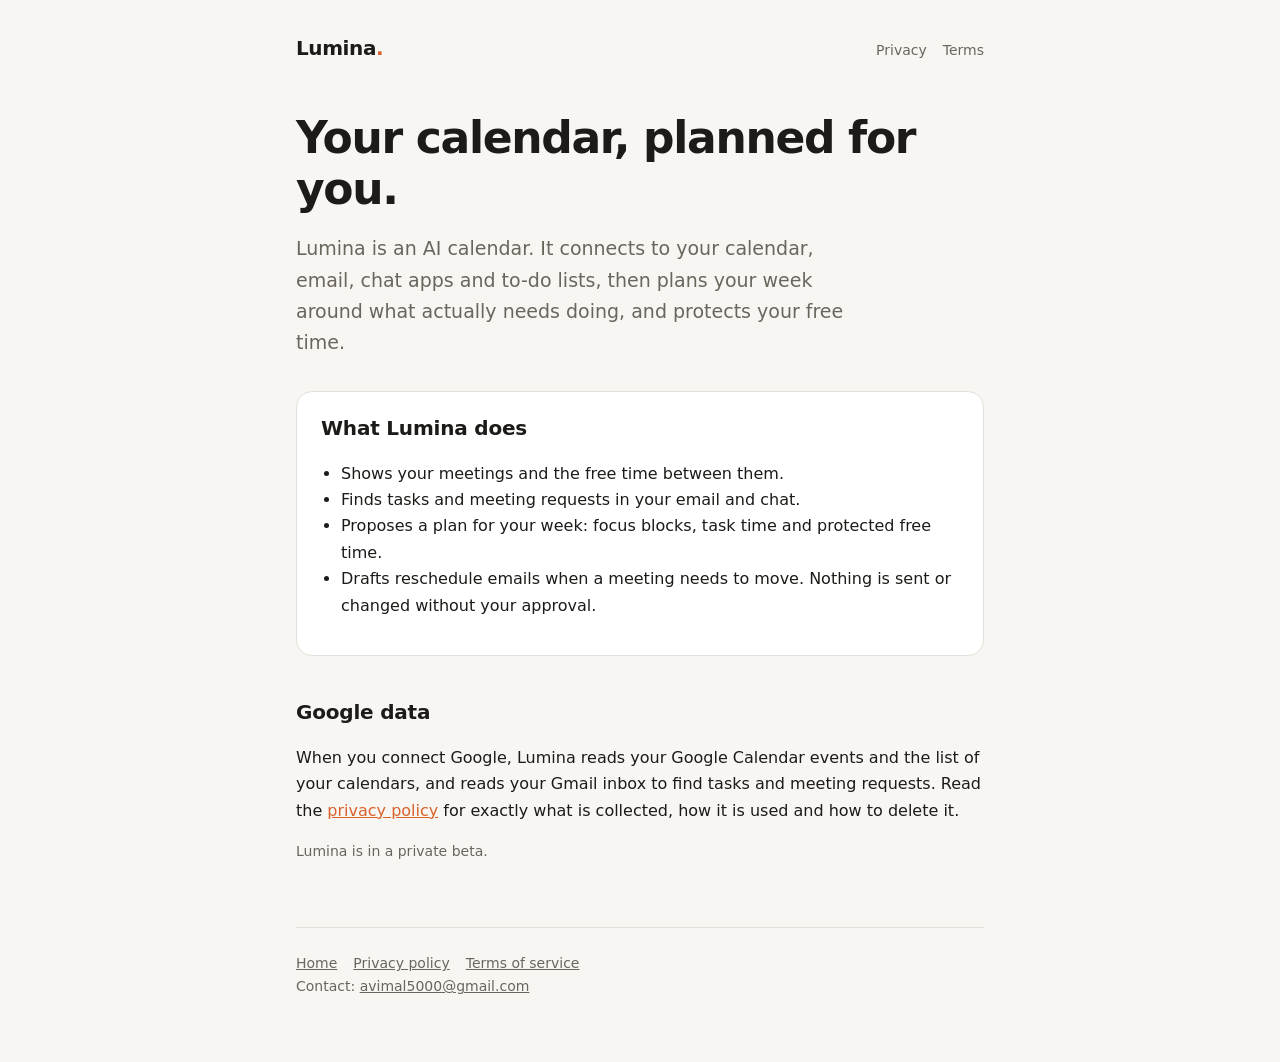
==== index.html @ fe6a308a "Lumina home page, privacy policy and terms Co-Authored-By: Claude Opus 5.5 <noreply@anthropic.com>" ====
<!doctype html>
<html lang="en">
<head>
<meta charset="utf-8">
<meta name="viewport" content="width=device-width, initial-scale=1">
<title>Lumina</title>
<meta name="description" content="Lumina is an AI calendar that plans your week around your meetings, tasks, email and chat.">
<link rel="stylesheet" href="style.css">
</head>
<body>
<div class="wrap">
<header><a class="logo" href="./">Lumina<span>.</span></a><nav><a href="privacy.html">Privacy</a><a href="terms.html">Terms</a></nav></header>
<main>
<h1>Your calendar, planned for you.</h1>
<p class="lead">Lumina is an AI calendar. It connects to your calendar, email, chat apps and to-do lists, then plans your week around what actually needs doing, and protects your free time.</p>

<div class="card">
<h2 style="margin-top:0">What Lumina does</h2>
<ul>
<li>Shows your meetings and the free time between them.</li>
<li>Finds tasks and meeting requests in your email and chat.</li>
<li>Proposes a plan for your week: focus blocks, task time and protected free time.</li>
<li>Drafts reschedule emails when a meeting needs to move. Nothing is sent or changed without your approval.</li>
</ul>
</div>

<h2>Google data</h2>
<p>When you connect Google, Lumina reads your Google Calendar events and the list of your calendars, and reads your Gmail inbox to find tasks and meeting requests. Read the <a href="privacy.html">privacy policy</a> for exactly what is collected, how it is used and how to delete it.</p>

<p class="muted">Lumina is in a private beta.</p>
</main>
<footer><a href="./">Home</a><a href="privacy.html">Privacy policy</a><a href="terms.html">Terms of service</a><br>Contact: <a href="mailto:avimal5000@gmail.com">avimal5000@gmail.com</a></footer>
</div>
</body>
</html>
---- style.css ----
:root {
  --bg: #f7f6f3; --surface: #ffffff; --line: #e4e1da;
  --ink: #1d1b18; --ink-muted: #6b665d; --accent: #d9622b;
}
@media (prefers-color-scheme: dark) {
  :root { --bg: #131210; --surface: #1c1a17; --line: #322e29; --ink: #f1eee8; --ink-muted: #a59f94; --accent: #ee7a43; }
}
* { box-sizing: border-box; }
body {
  margin: 0; background: var(--bg); color: var(--ink);
  font: 16px/1.65 system-ui, -apple-system, "Segoe UI", sans-serif;
}
.wrap { max-width: 720px; margin: 0 auto; padding: 32px 16px 64px; }
header { display: flex; align-items: baseline; justify-content: space-between; gap: 16px; margin-bottom: 48px; }
.logo { font-size: 20px; font-weight: 650; letter-spacing: -0.02em; color: var(--ink); text-decoration: none; }
.logo span { color: var(--accent); }
nav a { color: var(--ink-muted); text-decoration: none; margin-left: 16px; font-size: 14px; }
nav a:hover { color: var(--ink); }
h1 { font-size: clamp(32px, 6vw, 44px); line-height: 1.15; letter-spacing: -0.03em; margin: 0 0 16px; }
h2 { font-size: 20px; letter-spacing: -0.01em; margin: 40px 0 8px; }
p, li { color: var(--ink); }
.lead { font-size: 19px; color: var(--ink-muted); max-width: 560px; }
.muted { color: var(--ink-muted); font-size: 14px; }
.card { background: var(--surface); border: 1px solid var(--line); border-radius: 16px; padding: 20px 24px; margin-top: 32px; }
a { color: var(--accent); }
ul { padding-left: 20px; }
footer { margin-top: 64px; padding-top: 24px; border-top: 1px solid var(--line); font-size: 14px; color: var(--ink-muted); }
footer a { color: var(--ink-muted); margin-right: 16px; }
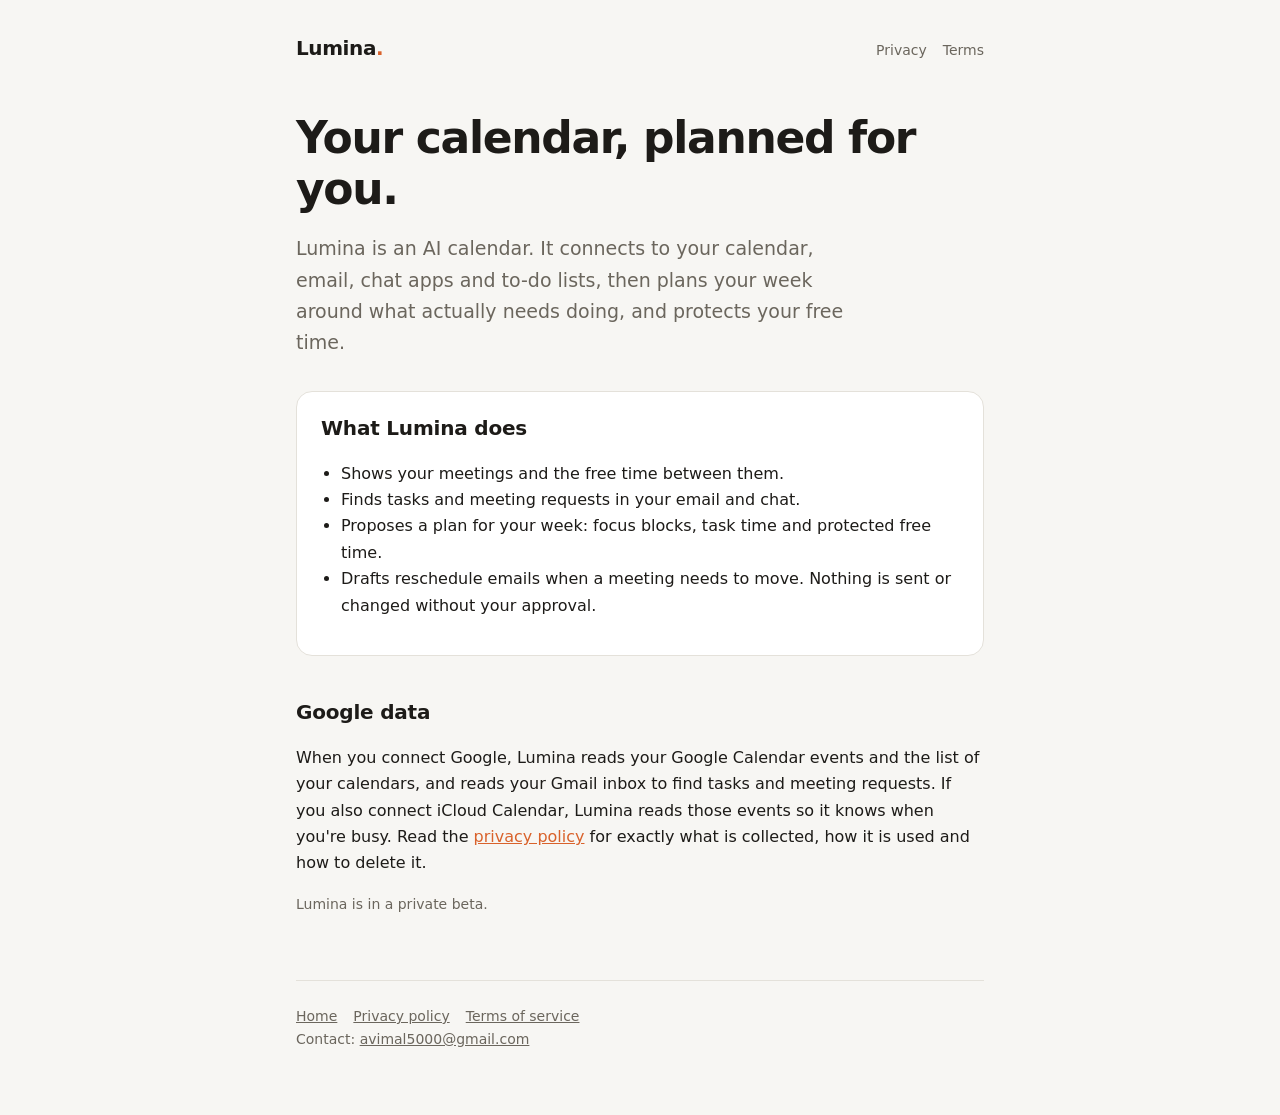
==== commit 15b1f8c3: "Privacy policy: cover iCloud Calendar and on-device AI - Optional read-only iCloud Calendar access v" ====
--- a/index.html
+++ b/index.html
@@ -25,7 +25,7 @@
 </div>
 
 <h2>Google data</h2>
-<p>When you connect Google, Lumina reads your Google Calendar events and the list of your calendars, and reads your Gmail inbox to find tasks and meeting requests. Read the <a href="privacy.html">privacy policy</a> for exactly what is collected, how it is used and how to delete it.</p>
+<p>When you connect Google, Lumina reads your Google Calendar events and the list of your calendars, and reads your Gmail inbox to find tasks and meeting requests. If you also connect iCloud Calendar, Lumina reads those events so it knows when you're busy. Read the <a href="privacy.html">privacy policy</a> for exactly what is collected, how it is used and how to delete it.</p>
 
 <p class="muted">Lumina is in a private beta.</p>
 </main>
